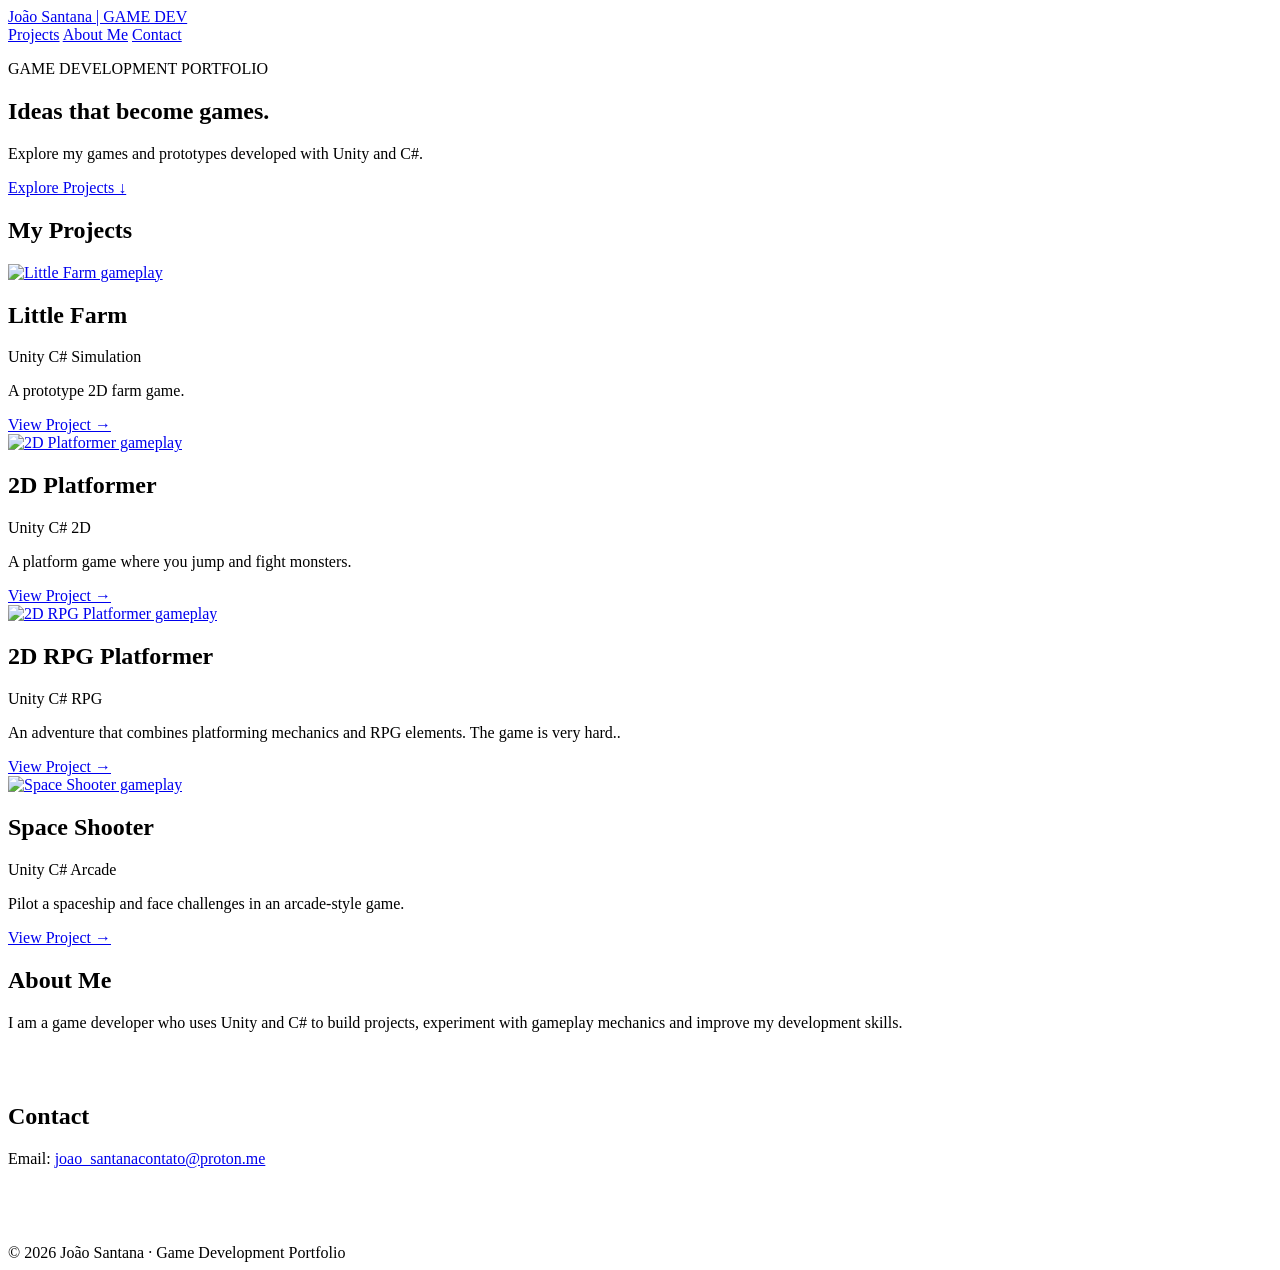
==== index.html @ 8f039563 "Create index.html" ====
<!DOCTYPE html>
<html lang="en">
<head>
  <meta charset="UTF-8">
  <meta name="viewport" content="width=device-width, initial-scale=1">
  <title>My Portfolio | Game Developer</title>
  <link rel="stylesheet" href="css/style.css">
</head>
<body>

<header>
  <div class="wrap">
    <a class="logo" href="index.html">João Santana <span>| GAME DEV</span></a>

    <nav>
      <a href="#projects">Projects</a>
      <a href="#about">About Me</a>
      <a href="#contact">Contact</a>
    </nav>
  </div>
</header>

<main class="wrap">

  <section class="hero">
    <p class="green">GAME DEVELOPMENT PORTFOLIO</p>
    <h1>Ideas that <span class="green">become games.</span></h1>
    <p>Explore my games and prototypes developed with Unity and C#.</p>
    <a class="button" href="#projects">Explore Projects ↓</a>
  </section>

  <section id="projects">
    <h1>My Projects</h1>

    <div class="grid">

      <article class="card">
        <a href="fazendinha.html">
          <div class="cover">
            <img src="images/fazendinha.jpg" alt="Little Farm gameplay">
          </div>
        </a>

        <div class="card-content">
          <h2>Little Farm</h2>
          <div class="tags">
            <span class="tag">Unity</span>
            <span class="tag">C#</span>
            <span class="tag">Simulation</span>
          </div>
          <p class="description">
         A prototype 2D farm game.
          </p>
          <a class="button" href="fazendinha.html">View Project →</a>
        </div>
      </article>

      
      <article class="card">
        <a href="plataforma-2d.html">
          <div class="cover">
            <img src="images/plataforma-2d.jpg" alt="2D Platformer gameplay">
          </div>
        </a>

        <div class="card-content">
          <h2>2D Platformer</h2>
          <div class="tags">
            <span class="tag">Unity</span>
            <span class="tag">C#</span>
            <span class="tag">2D</span>
          </div>
          <p class="description">
            A platform game where you jump and fight monsters.
                      </p>
          <a class="button" href="plataforma-2d.html">View Project →</a>
        </div>
      </article>

           <article class="card">
        <a href="plataforma-rpg.html">
          <div class="cover">
            <img src="images/plataforma-rpg.jpg" alt="2D RPG Platformer gameplay">
          </div>
        </a>

        <div class="card-content">
          <h2>2D RPG Platformer</h2>
          <div class="tags">
            <span class="tag">Unity</span>
            <span class="tag">C#</span>
            <span class="tag">RPG</span>
          </div>
          <p class="description">
           An adventure that combines platforming mechanics and RPG elements. The game is very hard..
          </p>
          <a class="button" href="plataforma-rpg.html">View Project →</a>
        </div>
      </article>

          <article class="card">
        <a href="jogo-de-naves.html">
          <div class="cover">
            <img src="images/jogo-de-naves.jpg" alt="Space Shooter gameplay">
          </div>
        </a>

        <div class="card-content">
          <h2>Space Shooter</h2>
          <div class="tags">
            <span class="tag">Unity</span>
            <span class="tag">C#</span>
            <span class="tag">Arcade</span>
          </div>
          <p class="description">
            Pilot a spaceship and face challenges in an arcade-style game.
          </p>
          <a class="button" href="jogo-de-naves.html">View Project →</a>
        </div>
      </article>

    </div>
  </section>

  <section id="about">
    <h1>About Me</h1>
    <p class="description">
      I am a game developer who uses Unity and C# to build projects,
      experiment with gameplay mechanics and improve my development skills.
    </p>
  </section>

  <section id="contact" style="padding:35px 0 60px">
    <h1>Contact</h1>
    <p class="description">
      Email: <a href="mailto:joao_santanacontato@proton.me">joao_santanacontato@proton.me</a>
    </p>
  </section>

</main>

<footer>
  <div class="wrap">
    © 2026 João Santana · Game Development Portfolio
  </div>
</footer>

</body>
</html>
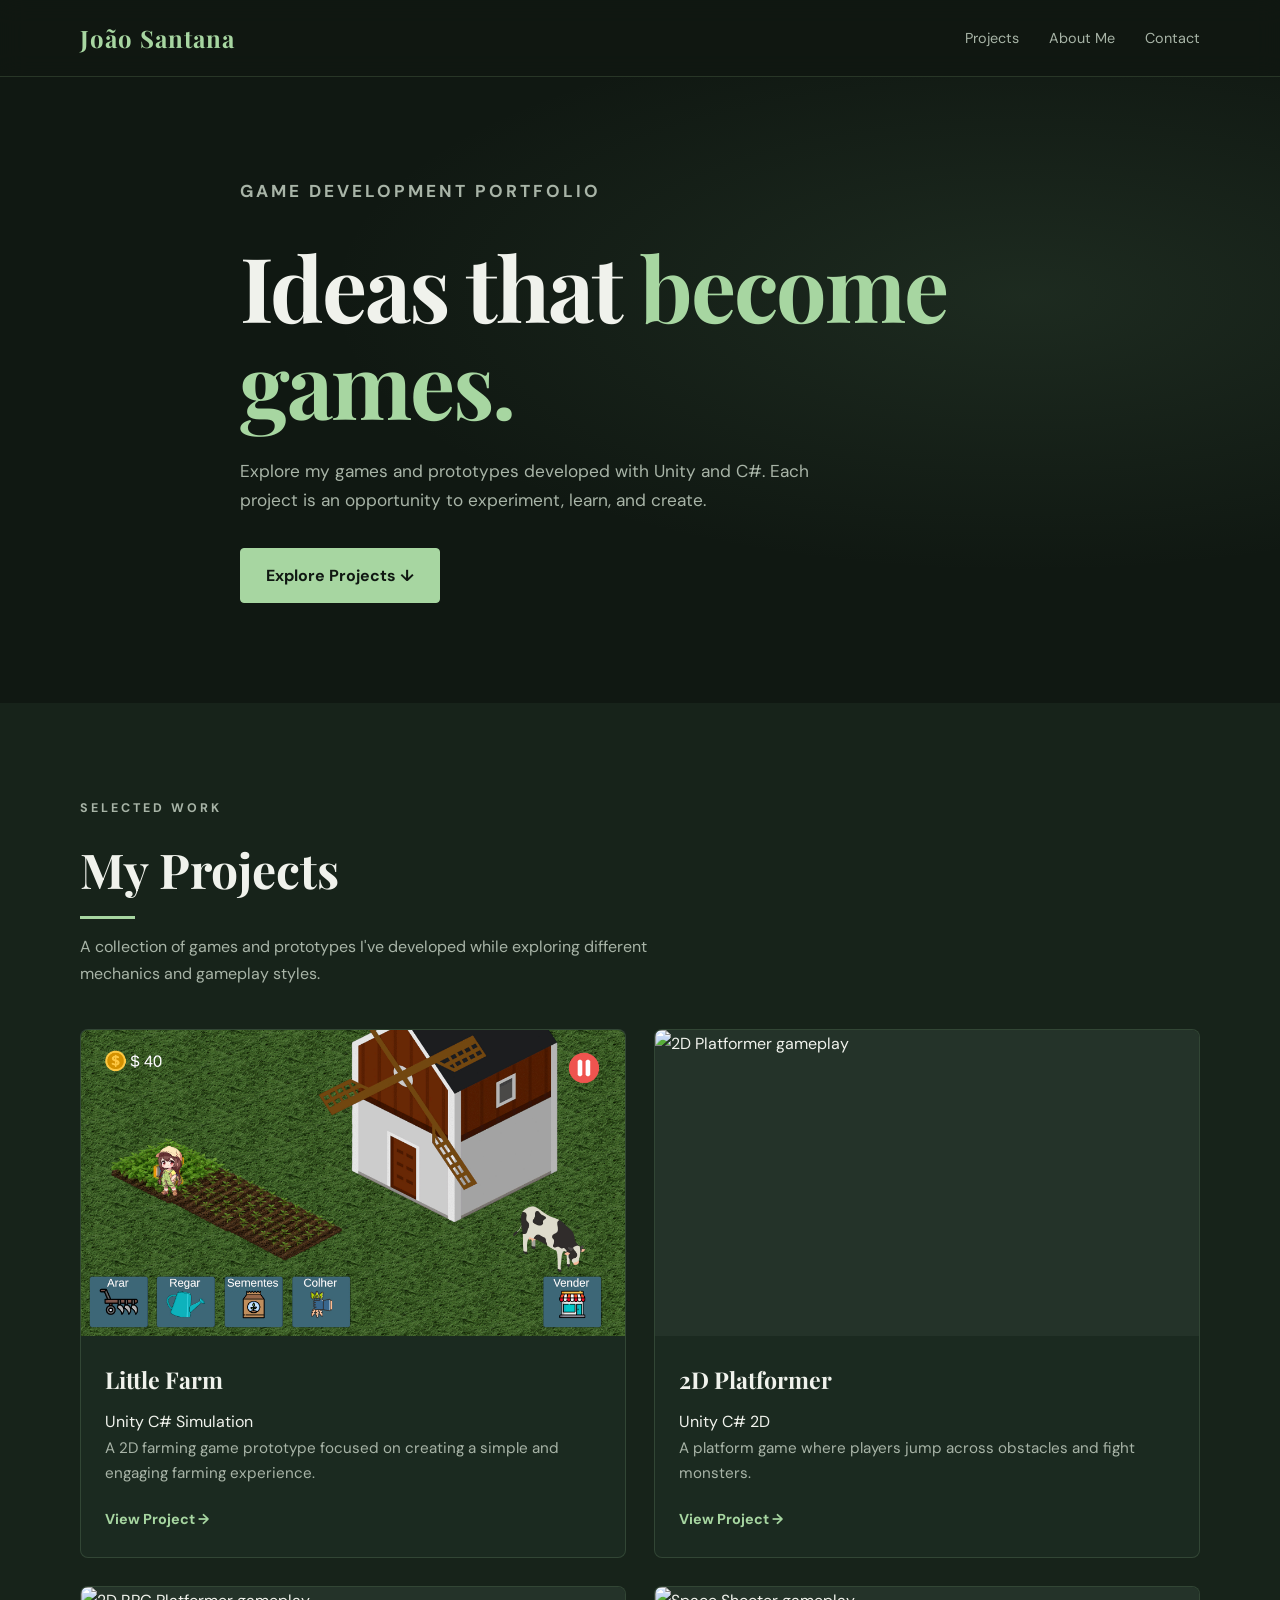
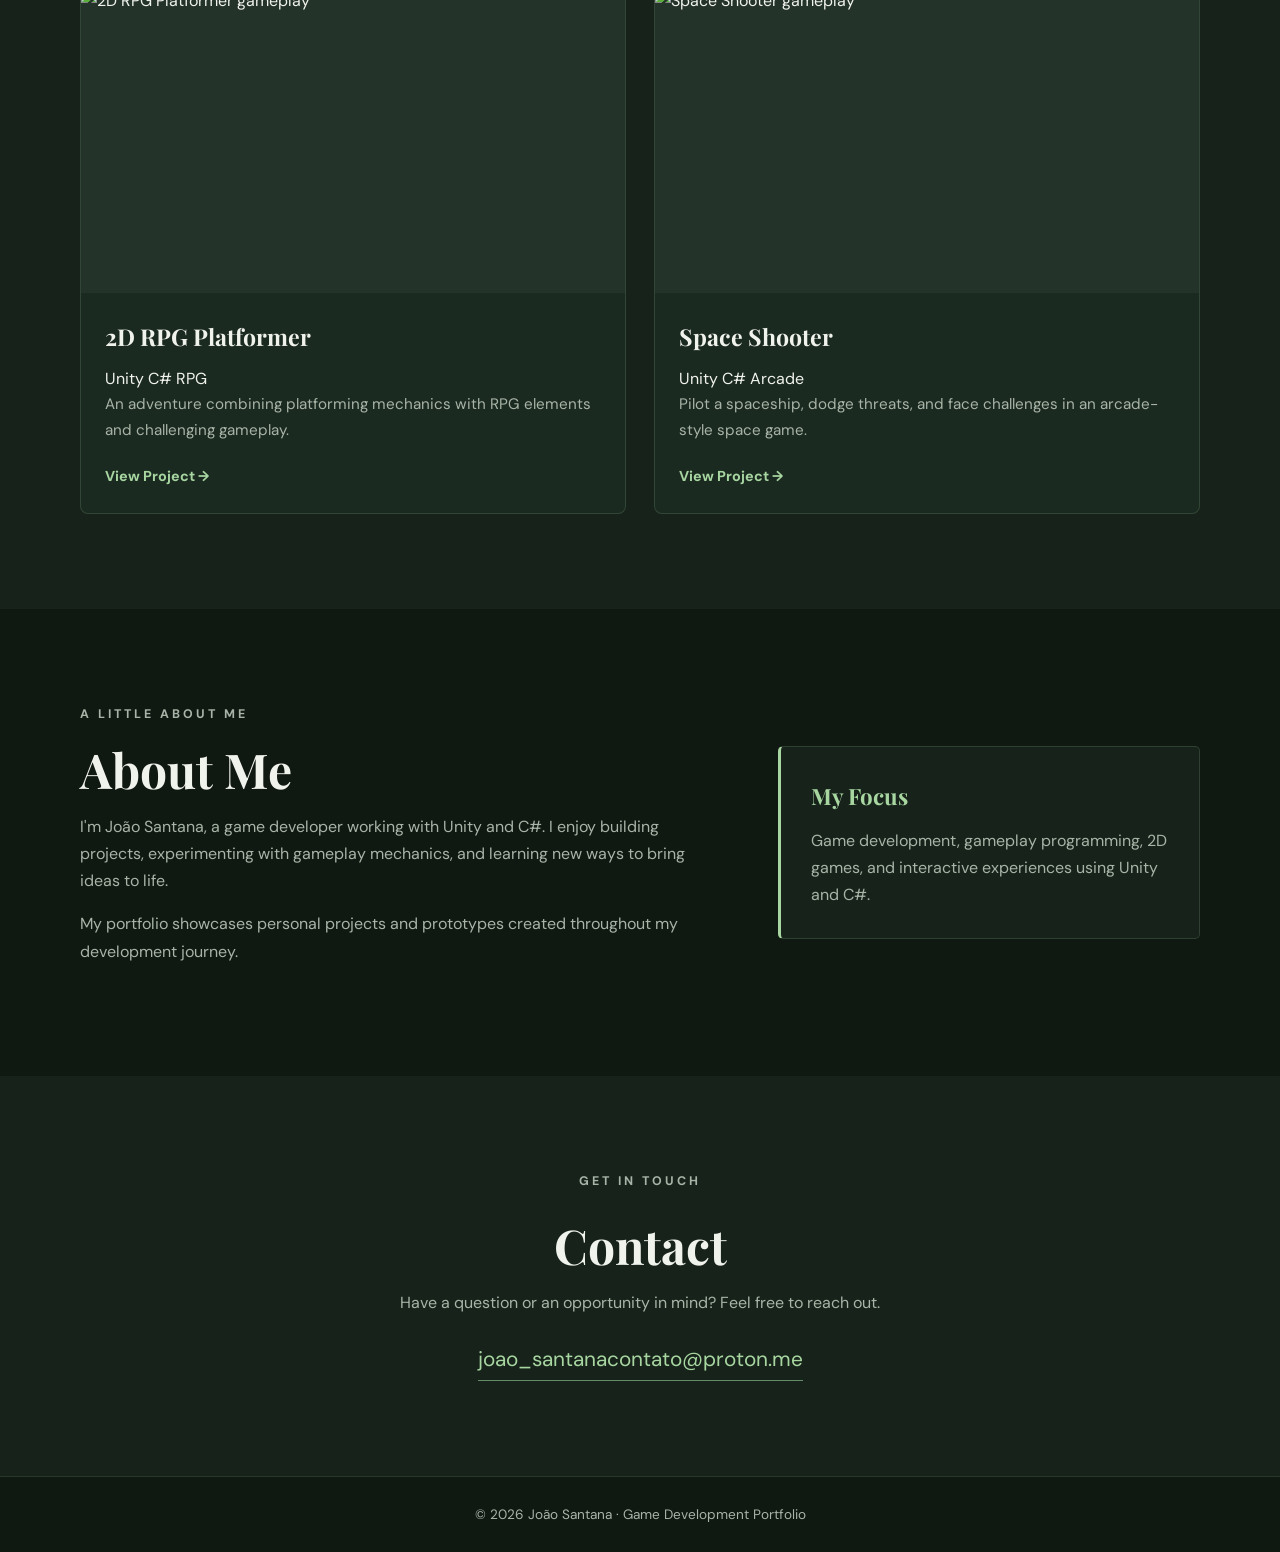
==== commit d8108615: "Update index.html" ====
--- a/index.html
+++ b/index.html
@@ -1,16 +1,19 @@
+
 <!DOCTYPE html>
 <html lang="en">
 <head>
   <meta charset="UTF-8">
   <meta name="viewport" content="width=device-width, initial-scale=1">
-  <title>My Portfolio | Game Developer</title>
+  <meta name="theme-color" content="#101812">
+  <meta name="description" content="João Santana's game development portfolio featuring Unity and C# projects.">
+  <title>João Santana | Game Developer</title>
   <link rel="stylesheet" href="css/style.css">
 </head>
 <body>
 
 <header>
-  <div class="wrap">
-    <a class="logo" href="index.html">João Santana <span>| GAME DEV</span></a>
+  <div class="container navbar">
+    <a class="logo" href="index.html">João Santana</a>
 
     <nav>
       <a href="#projects">Projects</a>
@@ -20,131 +23,210 @@
   </div>
 </header>
 
-<main class="wrap">
+<main>
 
   <section class="hero">
-    <p class="green">GAME DEVELOPMENT PORTFOLIO</p>
-    <h1>Ideas that <span class="green">become games.</span></h1>
-    <p>Explore my games and prototypes developed with Unity and C#.</p>
-    <a class="button" href="#projects">Explore Projects ↓</a>
-  </section>
-
-  <section id="projects">
-    <h1>My Projects</h1>
-
-    <div class="grid">
-
-      <article class="card">
-        <a href="fazendinha.html">
-          <div class="cover">
-            <img src="images/fazendinha.jpg" alt="Little Farm gameplay">
-          </div>
-        </a>
-
-        <div class="card-content">
-          <h2>Little Farm</h2>
-          <div class="tags">
-            <span class="tag">Unity</span>
-            <span class="tag">C#</span>
-            <span class="tag">Simulation</span>
-          </div>
-          <p class="description">
-         A prototype 2D farm game.
-          </p>
-          <a class="button" href="fazendinha.html">View Project →</a>
-        </div>
-      </article>
-
-      
-      <article class="card">
-        <a href="plataforma-2d.html">
-          <div class="cover">
-            <img src="images/plataforma-2d.jpg" alt="2D Platformer gameplay">
-          </div>
-        </a>
-
-        <div class="card-content">
-          <h2>2D Platformer</h2>
-          <div class="tags">
-            <span class="tag">Unity</span>
-            <span class="tag">C#</span>
-            <span class="tag">2D</span>
-          </div>
-          <p class="description">
-            A platform game where you jump and fight monsters.
-                      </p>
-          <a class="button" href="plataforma-2d.html">View Project →</a>
-        </div>
-      </article>
-
-           <article class="card">
-        <a href="plataforma-rpg.html">
-          <div class="cover">
-            <img src="images/plataforma-rpg.jpg" alt="2D RPG Platformer gameplay">
-          </div>
-        </a>
-
-        <div class="card-content">
-          <h2>2D RPG Platformer</h2>
-          <div class="tags">
-            <span class="tag">Unity</span>
-            <span class="tag">C#</span>
-            <span class="tag">RPG</span>
-          </div>
-          <p class="description">
-           An adventure that combines platforming mechanics and RPG elements. The game is very hard..
-          </p>
-          <a class="button" href="plataforma-rpg.html">View Project →</a>
-        </div>
-      </article>
-
-          <article class="card">
-        <a href="jogo-de-naves.html">
-          <div class="cover">
-            <img src="images/jogo-de-naves.jpg" alt="Space Shooter gameplay">
-          </div>
-        </a>
-
-        <div class="card-content">
-          <h2>Space Shooter</h2>
-          <div class="tags">
-            <span class="tag">Unity</span>
-            <span class="tag">C#</span>
-            <span class="tag">Arcade</span>
-          </div>
-          <p class="description">
-            Pilot a spaceship and face challenges in an arcade-style game.
-          </p>
-          <a class="button" href="jogo-de-naves.html">View Project →</a>
-        </div>
-      </article>
-
-    </div>
-  </section>
-
-  <section id="about">
-    <h1>About Me</h1>
-    <p class="description">
-      I am a game developer who uses Unity and C# to build projects,
-      experiment with gameplay mechanics and improve my development skills.
-    </p>
-  </section>
-
-  <section id="contact" style="padding:35px 0 60px">
-    <h1>Contact</h1>
-    <p class="description">
-      Email: <a href="mailto:joao_santanacontato@proton.me">joao_santanacontato@proton.me</a>
-    </p>
+    <div class="container hero-content">
+      <p class="eyebrow">Game Development Portfolio</p>
+
+      <h1>Ideas that <span>become games.</span></h1>
+
+      <p>
+        Explore my games and prototypes developed with Unity and C#.
+        Each project is an opportunity to experiment, learn, and create.
+      </p>
+
+      <a class="button" href="#projects">Explore Projects ↓</a>
+    </div>
+  </section>
+
+  <section id="projects" class="projects">
+    <div class="container">
+
+      <div class="section-heading">
+        <p class="eyebrow">Selected Work</p>
+        <h2>My Projects</h2>
+        <p>
+          A collection of games and prototypes I've developed while
+          exploring different mechanics and gameplay styles.
+        </p>
+      </div>
+
+      <div class="project-grid">
+
+        <article class="project-card">
+          <a href="fazendinha.html" aria-label="View Little Farm project">
+            <img
+              src="images/fazendinha.jpg"
+              alt="Little Farm gameplay"
+              loading="lazy"
+            >
+          </a>
+
+          <div class="project-info">
+            <h3>Little Farm</h3>
+
+            <div class="tags">
+              <span class="tag">Unity</span>
+              <span class="tag">C#</span>
+              <span class="tag">Simulation</span>
+            </div>
+
+            <p>
+              A 2D farming game prototype focused on creating a
+              simple and engaging farming experience.
+            </p>
+
+            <a class="project-link" href="fazendinha.html">
+              View Project →
+            </a>
+          </div>
+        </article>
+
+        <article class="project-card">
+          <a href="plataforma-2d.html" aria-label="View 2D Platformer project">
+            <img
+              src="images/plataforma-2d.jpg"
+              alt="2D Platformer gameplay"
+              loading="lazy"
+            >
+          </a>
+
+          <div class="project-info">
+            <h3>2D Platformer</h3>
+
+            <div class="tags">
+              <span class="tag">Unity</span>
+              <span class="tag">C#</span>
+              <span class="tag">2D</span>
+            </div>
+
+            <p>
+              A platform game where players jump across obstacles
+              and fight monsters.
+            </p>
+
+            <a class="project-link" href="plataforma-2d.html">
+              View Project →
+            </a>
+          </div>
+        </article>
+
+        <article class="project-card">
+          <a href="plataforma-rpg.html" aria-label="View 2D RPG Platformer project">
+            <img
+              src="images/plataforma-rpg.jpg"
+              alt="2D RPG Platformer gameplay"
+              loading="lazy"
+            >
+          </a>
+
+          <div class="project-info">
+            <h3>2D RPG Platformer</h3>
+
+            <div class="tags">
+              <span class="tag">Unity</span>
+              <span class="tag">C#</span>
+              <span class="tag">RPG</span>
+            </div>
+
+            <p>
+              An adventure combining platforming mechanics with
+              RPG elements and challenging gameplay.
+            </p>
+
+            <a class="project-link" href="plataforma-rpg.html">
+              View Project →
+            </a>
+          </div>
+        </article>
+
+        <article class="project-card">
+          <a href="jogo-de-naves.html" aria-label="View Space Shooter project">
+            <img
+              src="images/jogo-de-naves.jpg"
+              alt="Space Shooter gameplay"
+              loading="lazy"
+            >
+          </a>
+
+          <div class="project-info">
+            <h3>Space Shooter</h3>
+
+            <div class="tags">
+              <span class="tag">Unity</span>
+              <span class="tag">C#</span>
+              <span class="tag">Arcade</span>
+            </div>
+
+            <p>
+              Pilot a spaceship, dodge threats, and face challenges
+              in an arcade-style space game.
+            </p>
+
+            <a class="project-link" href="jogo-de-naves.html">
+              View Project →
+            </a>
+          </div>
+        </article>
+
+      </div>
+    </div>
+  </section>
+
+  <section id="about" class="about">
+    <div class="container about-grid">
+
+      <div>
+        <p class="eyebrow">A Little About Me</p>
+        <h2>About Me</h2>
+
+        <p>
+          I'm João Santana, a game developer working with Unity and C#.
+          I enjoy building projects, experimenting with gameplay mechanics,
+          and learning new ways to bring ideas to life.
+        </p>
+
+        <p>
+          My portfolio showcases personal projects and prototypes
+          created throughout my development journey.
+        </p>
+      </div>
+
+      <div class="about-highlight">
+        <h3>My Focus</h3>
+        <p>
+          Game development, gameplay programming, 2D games,
+          and interactive experiences using Unity and C#.
+        </p>
+      </div>
+
+    </div>
+  </section>
+
+  <section id="contact" class="contact">
+    <div class="container">
+      <p class="eyebrow">Get in Touch</p>
+      <h2>Contact</h2>
+
+      <p>
+        Have a question or an opportunity in mind? Feel free to reach out.
+      </p>
+
+      <a
+        class="email-link"
+        href="mailto:joao_santanacontato@proton.me"
+      >joao_santanacontato@proton.me</a>
+    </div>
   </section>
 
 </main>
 
 <footer>
-  <div class="wrap">
-    © 2026 João Santana · Game Development Portfolio
+  <div class="container">
+    <p>© 2026 João Santana · Game Development Portfolio</p>
   </div>
 </footer>
 
 </body>
 </html>
-
--- a/css/style.css
+++ b/css/style.css
@@ -0,0 +1,341 @@
+
+@import url('https://fonts.googleapis.com/css2?family=DM+Sans:wght@400;500;600;700&family=Playfair+Display:wght@500;600;700&display=swap');
+
+:root {
+    --bg: #101812;
+    --bg-light: #17231a;
+    --card: #1b2a20;
+    --green: #a7d6a1;
+    --green-dark: #628d68;
+    --text: #f0f2ec;
+    --muted: #a8b4a7;
+    --border: rgba(167, 214, 161, 0.16);
+}
+
+* {
+    margin: 0;
+    padding: 0;
+    box-sizing: border-box;
+}
+
+html {
+    scroll-behavior: smooth;
+    scroll-padding-top: 90px;
+}
+
+body {
+    background: var(--bg);
+    color: var(--text);
+    font-family: 'DM Sans', sans-serif;
+    line-height: 1.7;
+}
+
+a {
+    color: inherit;
+    text-decoration: none;
+}
+
+img {
+    display: block;
+    max-width: 100%;
+}
+
+.container {
+    width: min(1120px, 90%);
+    margin: 0 auto;
+}
+
+header {
+    position: sticky;
+    top: 0;
+    z-index: 100;
+    background: rgba(16, 24, 18, 0.94);
+    backdrop-filter: blur(12px);
+    border-bottom: 1px solid var(--border);
+}
+
+.navbar {
+    min-height: 76px;
+    display: flex;
+    align-items: center;
+    justify-content: space-between;
+    gap: 24px;
+}
+
+.logo {
+    font-family: 'Playfair Display', serif;
+    font-size: 1.5rem;
+    font-weight: 700;
+    color: var(--green);
+    letter-spacing: 1px;
+}
+
+nav {
+    display: flex;
+    align-items: center;
+    gap: 30px;
+}
+
+nav a {
+    color: var(--muted);
+    font-size: 0.9rem;
+    transition: color 0.2s;
+}
+
+nav a:hover {
+    color: var(--green);
+}
+
+
+.hero {
+    min-height: 570px;
+    display: flex;
+    align-items: center;
+    padding: 100px 0;
+    background:
+        radial-gradient(ellipse at 80% 35%, rgba(98, 141, 104, 0.16), transparent 48%),
+        var(--bg);
+}
+
+.hero-content {
+    max-width: 800px;
+}
+
+.eyebrow {
+    color: var(--green);
+    text-transform: uppercase;
+    letter-spacing: 3px;
+    font-size: 0.78rem;
+    font-weight: 700;
+    margin-bottom: 22px;
+}
+
+.hero h1 {
+    font-family: 'Playfair Display', serif;
+    font-size: clamp(3rem, 7vw, 5.7rem);
+    line-height: 1.08;
+    letter-spacing: -2px;
+    margin-bottom: 25px;
+}
+
+.hero h1 span {
+    color: var(--green);
+}
+
+.hero p {
+    max-width: 620px;
+    color: var(--muted);
+    font-size: 1.08rem;
+    margin-bottom: 32px;
+}
+
+.button {
+    display: inline-block;
+    padding: 13px 25px;
+    border: 1px solid var(--green);
+    border-radius: 4px;
+    color: var(--bg);
+    background: var(--green);
+    font-weight: 700;
+    transition: 0.25s;
+}
+
+.button:hover {
+    background: transparent;
+    color: var(--green);
+    transform: translateY(-2px);
+}
+
+section {
+    padding: 95px 0;
+}
+
+.section-heading {
+    margin-bottom: 42px;
+}
+
+.section-heading h2,
+.about h2,
+.contact h2 {
+    font-family: 'Playfair Display', serif;
+    font-size: clamp(2rem, 4vw, 3rem);
+    line-height: 1.2;
+    margin-bottom: 14px;
+}
+
+.section-heading p,
+.about p,
+.contact p {
+    color: var(--muted);
+    max-width: 650px;
+}
+
+.section-heading h2::after {
+    content: '';
+    display: block;
+    width: 55px;
+    height: 3px;
+    background: var(--green);
+    margin-top: 17px;
+}
+
+
+.projects {
+    background: var(--bg-light);
+}
+
+.project-grid {
+    display: grid;
+    grid-template-columns: repeat(2, minmax(0, 1fr));
+    gap: 28px;
+}
+
+.project-card {
+    overflow: hidden;
+    background: var(--card);
+    border: 1px solid var(--border);
+    border-radius: 8px;
+    transition: transform 0.25s, border-color 0.25s;
+}
+
+.project-card:hover {
+    transform: translateY(-6px);
+    border-color: var(--green-dark);
+}
+
+.project-card img {
+    width: 100%;
+    aspect-ratio: 16 / 9;
+    object-fit: cover;
+    background: #243329;
+}
+
+.project-info {
+    padding: 24px;
+}
+
+.project-info h3 {
+    font-family: 'Playfair Display', serif;
+    font-size: 1.45rem;
+    margin-bottom: 9px;
+}
+
+.project-info p {
+    color: var(--muted);
+    font-size: 0.95rem;
+    margin-bottom: 18px;
+}
+
+.project-link {
+    display: inline-block;
+    color: var(--green);
+    font-weight: 700;
+    font-size: 0.9rem;
+}
+
+.project-link:hover {
+    text-decoration: underline;
+}
+
+.about-grid {
+    display: grid;
+    grid-template-columns: 1.2fr 0.8fr;
+    gap: 65px;
+    align-items: center;
+}
+
+.about p {
+    margin-bottom: 16px;
+}
+
+.about-highlight {
+    padding: 30px;
+    background: var(--bg-light);
+    border: 1px solid var(--border);
+    border-left: 3px solid var(--green);
+    border-radius: 5px;
+}
+
+.about-highlight h3 {
+    font-family: 'Playfair Display', serif;
+    color: var(--green);
+    font-size: 1.4rem;
+    margin-bottom: 12px;
+}
+
+.about-highlight p {
+    margin-bottom: 0;
+}
+
+
+.contact {
+    background: var(--bg-light);
+    text-align: center;
+}
+
+.contact .container {
+    display: flex;
+    flex-direction: column;
+    align-items: center;
+}
+
+.contact p {
+    margin-bottom: 25px;
+}
+
+.email-link {
+    color: var(--green);
+    font-size: clamp(1rem, 3vw, 1.3rem);
+    overflow-wrap: anywhere;
+    border-bottom: 1px solid var(--green-dark);
+    padding-bottom: 4px;
+}
+
+.email-link:hover {
+    color: var(--text);
+}
+
+footer {
+    padding: 26px 0;
+    border-top: 1px solid var(--border);
+    color: var(--muted);
+    font-size: 0.85rem;
+    text-align: center;
+}
+
+@media (max-width: 700px) {
+    .navbar {
+        flex-direction: column;
+        justify-content: center;
+        padding: 18px 0;
+        gap: 12px;
+    }
+
+    nav {
+        justify-content: center;
+        flex-wrap: wrap;
+        gap: 12px 20px;
+    }
+
+    .hero {
+        min-height: auto;
+        padding: 85px 0;
+    }
+
+    .hero h1 {
+        letter-spacing: -1px;
+    }
+
+    section {
+        padding: 65px 0;
+    }
+
+    .project-grid,
+    .about-grid {
+        grid-template-columns: 1fr;
+    }
+
+    .about-grid {
+        gap: 25px;
+    }
+}
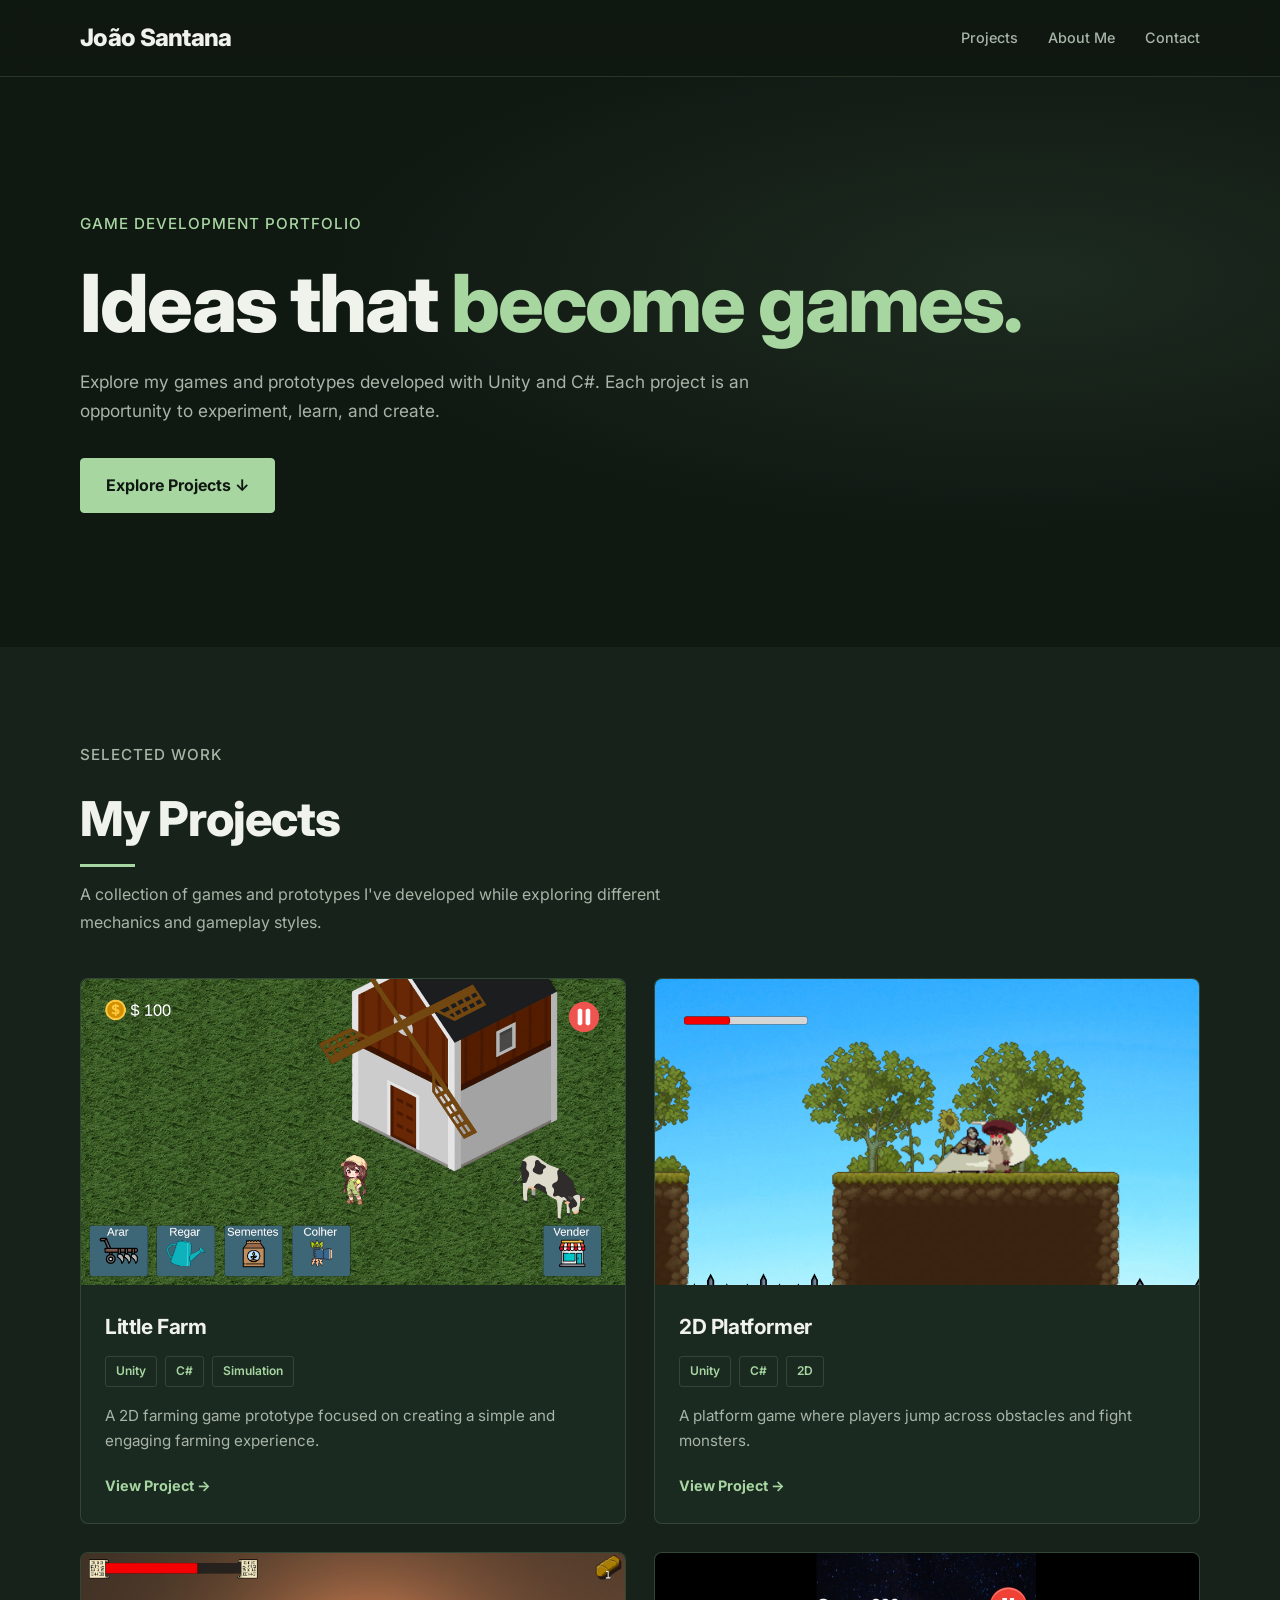
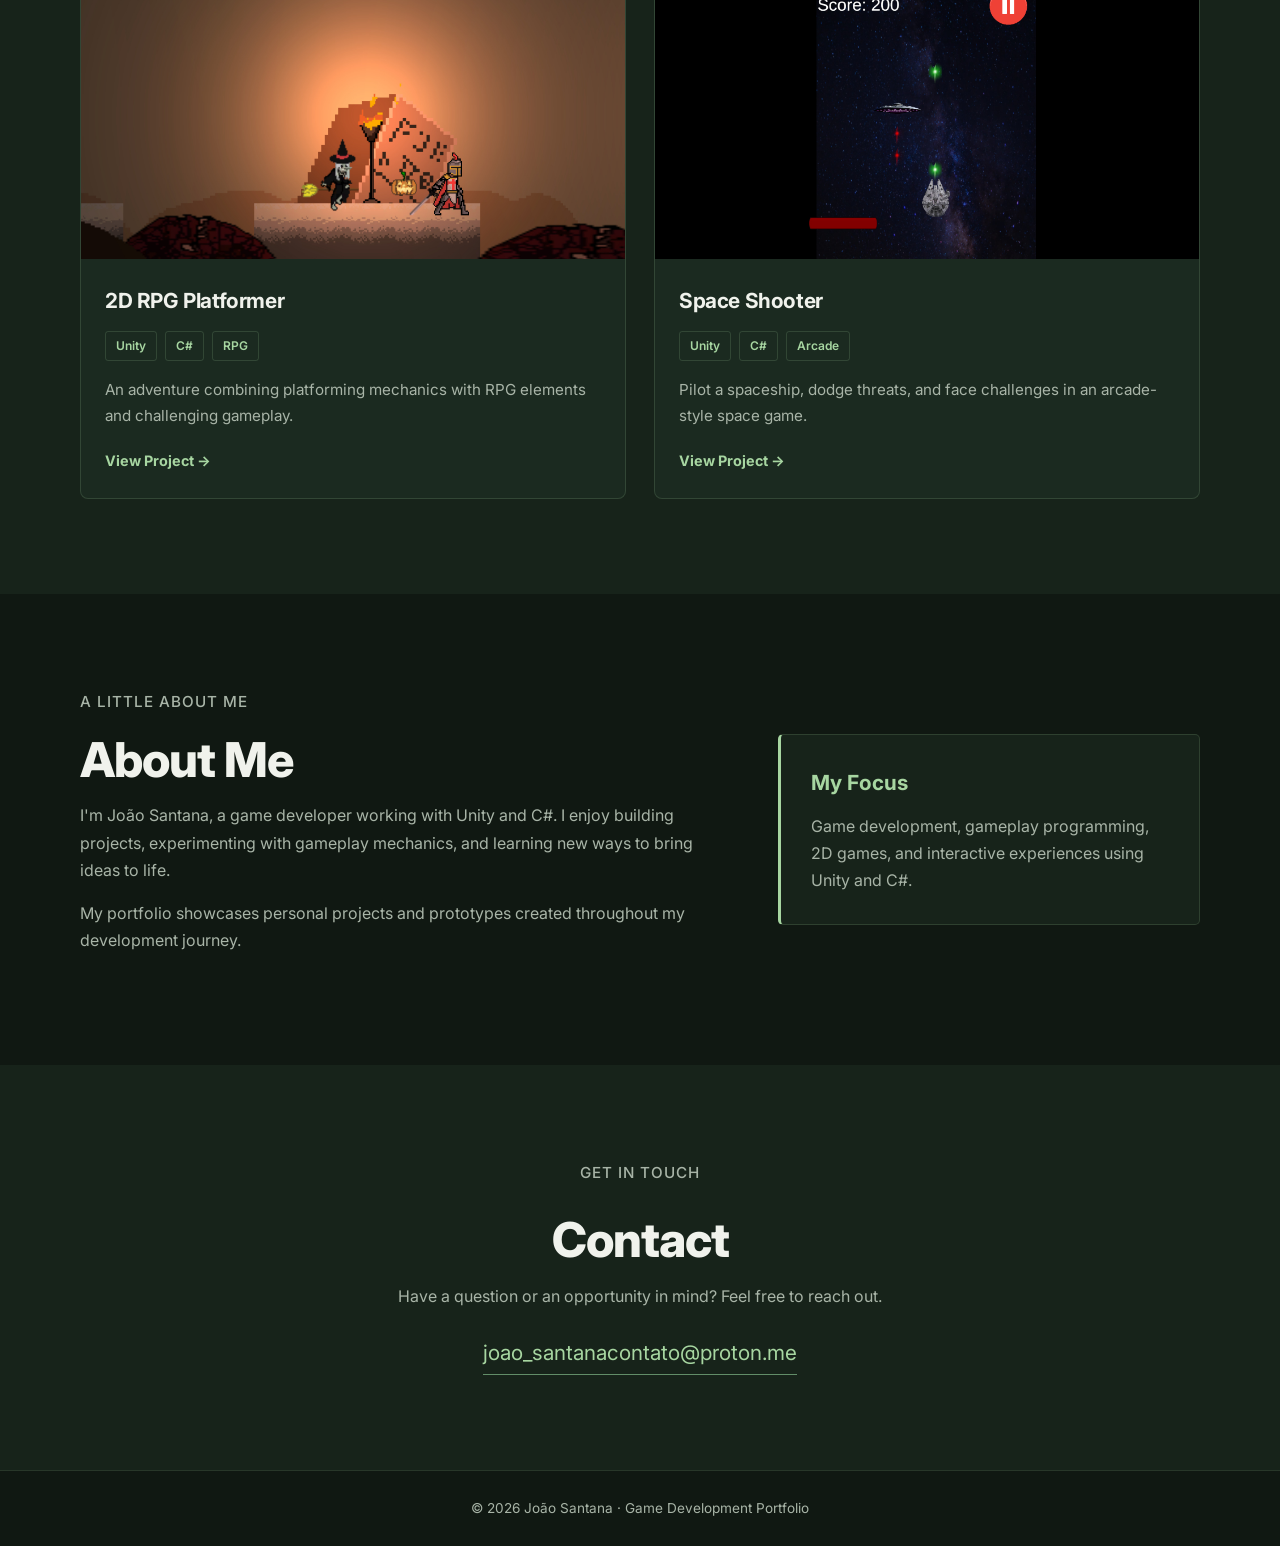
==== commit 998c31f4: "Update index.html" ====
--- a/index.html
+++ b/index.html
@@ -1,4 +1,3 @@
-
 <!DOCTYPE html>
 <html lang="en">
 <head>
--- a/css/style.css
+++ b/css/style.css
@@ -1,5 +1,5 @@
 
-@import url('https://fonts.googleapis.com/css2?family=DM+Sans:wght@400;500;600;700&family=Playfair+Display:wght@500;600;700&display=swap');
+@import url('https://fonts.googleapis.com/css2?family=Inter:wght@400;500;600;700;800;900&display=swap');
 
 :root {
     --bg: #101812;
@@ -26,7 +26,7 @@
 body {
     background: var(--bg);
     color: var(--text);
-    font-family: 'DM Sans', sans-serif;
+    font-family: 'Inter', Arial, sans-serif;
     line-height: 1.7;
 }
 
@@ -44,6 +44,8 @@
     width: min(1120px, 90%);
     margin: 0 auto;
 }
+
+/* HEADER */
 
 header {
     position: sticky;
@@ -63,11 +65,11 @@
 }
 
 .logo {
-    font-family: 'Playfair Display', serif;
+    font-family: 'Inter', Arial, sans-serif;
     font-size: 1.5rem;
-    font-weight: 700;
-    color: var(--green);
-    letter-spacing: 1px;
+    font-weight: 800;
+    color: var(--text);
+    letter-spacing: -0.7px;
 }
 
 nav {
@@ -79,6 +81,7 @@
 nav a {
     color: var(--muted);
     font-size: 0.9rem;
+    font-weight: 500;
     transition: color 0.2s;
 }
 
@@ -86,6 +89,7 @@
     color: var(--green);
 }
 
+/* HERO */
 
 .hero {
     min-height: 570px;
@@ -98,32 +102,35 @@
 }
 
 .hero-content {
-    max-width: 800px;
+    max-width: 1120px;
+    width: 90%;
+    margin: 0 auto;
 }
 
 .eyebrow {
     color: var(--green);
     text-transform: uppercase;
-    letter-spacing: 3px;
-    font-size: 0.78rem;
-    font-weight: 700;
+    letter-spacing: 1px;
+    font-size: 0.95rem;
+    font-weight: 500;
     margin-bottom: 22px;
 }
 
 .hero h1 {
-    font-family: 'Playfair Display', serif;
-    font-size: clamp(3rem, 7vw, 5.7rem);
-    line-height: 1.08;
+    font-family: 'Inter', Arial, sans-serif;
+    font-size: clamp(3rem, 7vw, 5rem);
+    font-weight: 800;
+    line-height: 1.1;
     letter-spacing: -2px;
-    margin-bottom: 25px;
+    margin-bottom: 20px;
 }
 
 .hero h1 span {
     color: var(--green);
 }
 
-.hero p {
-    max-width: 620px;
+.hero p:not(.eyebrow) {
+    max-width: 700px;
     color: var(--muted);
     font-size: 1.08rem;
     margin-bottom: 32px;
@@ -146,6 +153,8 @@
     transform: translateY(-2px);
 }
 
+/* GENERAL SECTIONS */
+
 section {
     padding: 95px 0;
 }
@@ -157,9 +166,11 @@
 .section-heading h2,
 .about h2,
 .contact h2 {
-    font-family: 'Playfair Display', serif;
+    font-family: 'Inter', Arial, sans-serif;
     font-size: clamp(2rem, 4vw, 3rem);
+    font-weight: 800;
     line-height: 1.2;
+    letter-spacing: -1px;
     margin-bottom: 14px;
 }
 
@@ -179,6 +190,7 @@
     margin-top: 17px;
 }
 
+/* PROJECTS */
 
 .projects {
     background: var(--bg-light);
@@ -215,9 +227,11 @@
 }
 
 .project-info h3 {
-    font-family: 'Playfair Display', serif;
-    font-size: 1.45rem;
-    margin-bottom: 9px;
+    font-family: 'Inter', Arial, sans-serif;
+    font-size: 1.3rem;
+    font-weight: 700;
+    letter-spacing: -0.4px;
+    margin-bottom: 12px;
 }
 
 .project-info p {
@@ -236,6 +250,27 @@
 .project-link:hover {
     text-decoration: underline;
 }
+
+/* PROJECT TAGS */
+
+.tags {
+    display: flex;
+    flex-wrap: wrap;
+    gap: 8px;
+    margin-bottom: 16px;
+}
+
+.tag {
+    display: inline-block;
+    padding: 4px 10px;
+    border: 1px solid var(--border);
+    border-radius: 3px;
+    color: var(--green);
+    font-size: 0.75rem;
+    font-weight: 600;
+}
+
+/* ABOUT */
 
 .about-grid {
     display: grid;
@@ -257,9 +292,10 @@
 }
 
 .about-highlight h3 {
-    font-family: 'Playfair Display', serif;
-    color: var(--green);
-    font-size: 1.4rem;
+    font-family: 'Inter', Arial, sans-serif;
+    color: var(--green);
+    font-size: 1.3rem;
+    font-weight: 700;
     margin-bottom: 12px;
 }
 
@@ -267,6 +303,7 @@
     margin-bottom: 0;
 }
 
+/* CONTACT */
 
 .contact {
     background: var(--bg-light);
@@ -294,6 +331,8 @@
 .email-link:hover {
     color: var(--text);
 }
+
+/* FOOTER */
 
 footer {
     padding: 26px 0;
@@ -303,6 +342,8 @@
     text-align: center;
 }
 
+/* MOBILE */
+
 @media (max-width: 700px) {
     .navbar {
         flex-direction: column;
@@ -323,7 +364,8 @@
     }
 
     .hero h1 {
-        letter-spacing: -1px;
+        font-size: clamp(2.7rem, 10vw, 4rem);
+        letter-spacing: -1.5px;
     }
 
     section {
@@ -339,3 +381,318 @@
         gap: 25px;
     }
 }
+
+
+
+
+
+.project-banner {
+    width: 100%;
+    height: auto;
+    max-height: 455px;
+    overflow: hidden;
+    background: #17231a;
+}
+
+.project-banner img {
+    width: 100%;
+    height: 100%;
+    max-height: 455px;
+    object-fit: cover;
+    object-position: center;
+}
+
+.project-page {
+    background: #1b3025;
+    color: #d6e4d8;
+    min-height: 100vh;
+    font-family: 'Inter', Arial, sans-serif;
+}
+
+.project-layout {
+    width: min(1500px, 97%);
+    margin: 0 auto;
+    padding: 25px 0 50px;
+    display: grid;
+    grid-template-columns: 1.55fr 1fr;
+    gap: 25px;
+    align-items: start;
+}
+
+.project-description {
+    min-width: 0;
+}
+
+.project-description p {
+    font-size: 1.05rem;
+    line-height: 1.75;
+    margin-bottom: 22px;
+    color: #c5d5c9;
+}
+
+.project-description h2 {
+    font-size: 1.8rem;
+    color: var(--green);
+    margin: 35px 0 18px;
+    font-weight: 800;
+}
+
+.project-description h3 {
+    font-size: 1.25rem;
+    color: var(--green);
+    margin: 25px 0 12px;
+}
+
+.project-description ul {
+    padding-left: 25px;
+    margin-bottom: 25px;
+}
+
+.project-description li {
+    padding: 3px 0;
+    color: #c5d5c9;
+}
+
+.project-gallery {
+    display: flex;
+    flex-direction: column;
+    gap: 12px;
+    min-width: 0;
+}
+
+.project-gallery img,
+.project-gallery iframe {
+    width: 100%;
+    aspect-ratio: 16 / 9;
+    object-fit: cover;
+    border: 1px solid rgba(167, 214, 161, 0.16);
+    background: #101812;
+}
+
+.project-gallery a {
+    display: block;
+}
+
+.project-gallery a:hover img {
+    border-color: var(--green);
+}
+
+.project-download {
+    margin: 35px 0;
+}
+
+.project-download h2 {
+    color: var(--green);
+    font-size: 2rem;
+    margin-bottom: 20px;
+}
+
+.download-row {
+    display: flex;
+    align-items: center;
+    flex-wrap: wrap;
+    gap: 14px;
+    margin: 15px 0;
+}
+
+.download-button {
+    display: inline-block;
+    padding: 12px 23px;
+    background: #628d68;
+    color: #fff;
+    font-weight: 800;
+    border-radius: 4px;
+    transition: background 0.2s;
+}
+
+.download-button:hover {
+    background: #7baa80;
+}
+
+.download-button.disabled {
+    background: #35483b;
+    color: #b4c4b7;
+    cursor: default;
+}
+
+.download-details {
+    color: #c5d5c9;
+    font-weight: 600;
+}
+
+.more-info {
+    margin: 35px 0;
+    border-top: 1px solid rgba(167, 214, 161, 0.2);
+    padding-top: 20px;
+}
+
+.more-info summary {
+    color: var(--green);
+    font-size: 1.1rem;
+    font-weight: 700;
+    cursor: pointer;
+    margin-bottom: 18px;
+}
+
+.more-info[open] summary {
+    margin-bottom: 22px;
+}
+
+.project-back {
+    display: inline-block;
+    color: var(--green);
+    margin: 20px 1.5%;
+    font-weight: 700;
+}
+
+.project-back:hover {
+    text-decoration: underline;
+}
+
+@media (max-width: 800px) {
+    .project-banner img {
+        min-height: 180px;
+        max-height: 300px;
+        object-fit: cover;
+    }
+
+    .project-layout {
+        grid-template-columns: 1fr;
+        width: 92%;
+        gap: 30px;
+    }
+
+    .project-gallery {
+        grid-row: 1;
+    }
+
+    .project-description p {
+        font-size: 1rem;
+    }
+
+    .project-download h2 {
+        font-size: 1.7rem;
+    }
+}
+
+
+
+/* FIX: INDIVIDUAL GAME PAGE */
+
+body.project-page {
+    margin: 0;
+    background: #1b3025;
+    color: #d6e4d8;
+}
+
+body.project-page > header {
+    width: 100%;
+}
+
+body.project-page .project-banner {
+    display: block;
+    width: 100%;
+    height: 380px;
+    max-height: none;
+    margin: 0;
+    padding: 0;
+    overflow: hidden;
+}
+
+body.project-page .project-banner img {
+    display: block;
+    width: 100%;
+    height: 100%;
+    max-height: none;
+    object-fit: cover;
+}
+
+body.project-page .project-back {
+    margin: 18px 1.5% 0;
+}
+
+body.project-page main.project-layout {
+    display: grid !important;
+    grid-template-columns: minmax(0, 1.5fr) minmax(0, 1fr) !important;
+    align-items: start;
+    gap: 25px;
+    width: 97%;
+    max-width: 1500px;
+    margin: 0 auto;
+    padding: 20px 0 50px;
+}
+
+body.project-page .project-description {
+    min-width: 0;
+}
+
+body.project-page .project-gallery {
+    display: flex;
+    flex-direction: column;
+    gap: 12px;
+    min-width: 0;
+}
+
+body.project-page .project-gallery img {
+    display: block;
+    width: 100%;
+    height: auto;
+    aspect-ratio: 16 / 9;
+    object-fit: cover;
+}
+
+body.project-page .project-download {
+    margin: 35px 0;
+}
+
+@media (max-width: 800px) {
+    body.project-page .project-banner {
+        height: 230px;
+    }
+
+    body.project-page main.project-layout {
+        grid-template-columns: minmax(0, 1fr) !important;
+        width: 92%;
+    }
+
+    body.project-page .project-gallery {
+        grid-row: auto;
+    }
+}
+
+body.project-page main.project-layout {
+    width: calc(100% - 80px);
+    max-width: 1400px;
+    margin: 0 auto;
+    padding: 25px 0 60px;
+    grid-template-columns: minmax(0, 1.15fr) minmax(0, 0.85fr) !important;
+    gap: 32px;
+}
+
+body.project-page .project-description {
+    min-width: 0;
+    padding-right: 5px;
+}
+
+body.project-page .project-gallery {
+    min-width: 0;
+    gap: 16px;
+}
+
+body.project-page .project-gallery img {
+    width: 100%;
+    aspect-ratio: 16 / 9;
+    object-fit: cover;
+}
+
+body.project-page .project-description p {
+    margin-bottom: 24px;
+}
+
+@media (max-width: 800px) {
+    body.project-page main.project-layout {
+        width: 92%;
+        grid-template-columns: minmax(0, 1fr) !important;
+        gap: 25px;
+    }
+}
